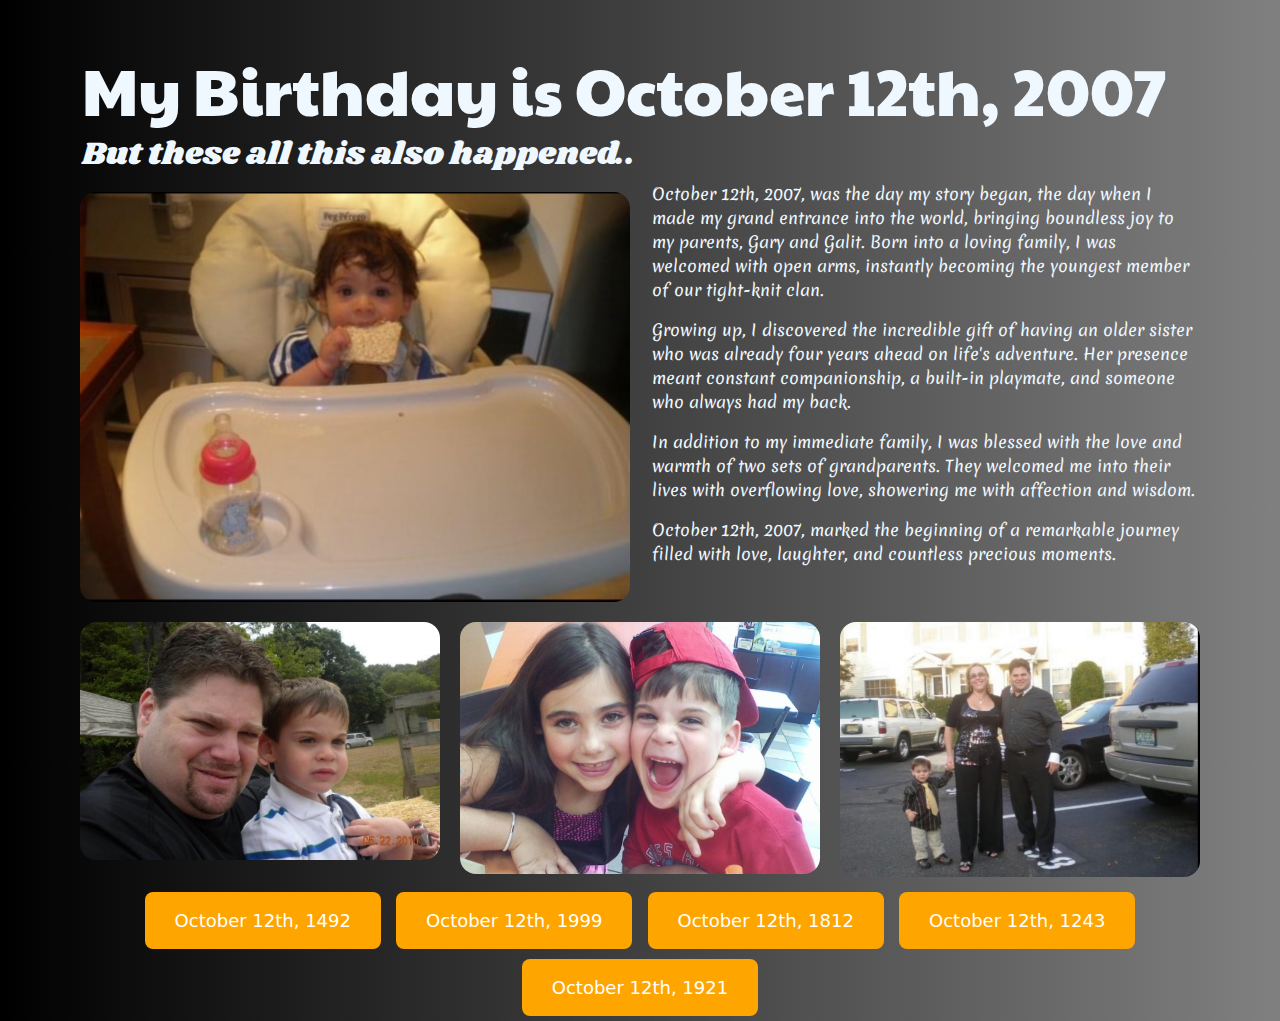
==== index.html @ 4a1b90a1 "2007 page done" ====
<!doctype html>
<html lang="en">

<head>
    <title>Birthday</title>
    <!-- Required meta tags -->
    <meta charset="utf-8" />
    <meta name="viewport" content="width=device-width, initial-scale=1, shrink-to-fit=no" />

    <!-- Bootstrap CSS v5.2.1 -->
    <link href="https://cdn.jsdelivr.net/npm/bootstrap@5.3.2/dist/css/bootstrap.min.css" rel="stylesheet" />
    <link href="style.css" rel="stylesheet" />
    <link rel="preconnect" href="https://fonts.googleapis.com">
    <link rel="preconnect" href="https://fonts.gstatic.com" crossorigin>
    <link href="https://fonts.googleapis.com/css2?family=Paytone+One&display=swap" rel="stylesheet">
    <link rel="preconnect" href="https://fonts.googleapis.com">
    <link rel="preconnect" href="https://fonts.gstatic.com" crossorigin>
    <link href="https://fonts.googleapis.com/css2?family=Merienda:wght@600&display=swap" rel="stylesheet">
    <link rel="preconnect" href="https://fonts.googleapis.com">
    <link rel="preconnect" href="https://fonts.gstatic.com" crossorigin>
    <link href="https://fonts.googleapis.com/css2?family=Shrikhand&display=swap" rel="stylesheet">
</head>


<body>
    <div class="container">

        <h2 class="yeah">My Birthday is October 12th, 2007</h2>
        <h2 class="yea"> But these all this also happened..</h2>
        <div class="row">
            <div class="col-md-6 image-column">
                <img src="IMG_9802.jpg" id="img1" class="img-fluid rounded-4" alt="Placeholder Image">
            </div>
            <div class="col-md-6">
                <p id="paragraph1">
                    October 12th, 2007, was the day my story began, the day when I made my grand entrance into the
                    world, bringing boundless joy to my parents, Gary and Galit. Born into a loving family, I was
                    welcomed with open arms, instantly becoming the youngest member of our tight-knit clan.


                </p>
                <p id="paragraph2">
                    Growing up, I discovered the incredible gift of having an older sister who was already four years
                    ahead on life's adventure. Her presence meant constant companionship, a built-in playmate, and
                    someone who always had my back.


                </p>
                <p id="paragraph3">
                    In addition to my immediate family, I was blessed with the love and warmth of two sets of
                    grandparents. They welcomed me into their lives with overflowing love, showering me with affection
                    and wisdom.


                </p>
                <p id="paragraph4">
                    October 12th, 2007, marked the beginning of a remarkable journey filled with love, laughter, and
                    countless precious moments.

                </p>
            </div>
        </div>
        <div class="row">
            <div class="col-md-4 image-column">
                <img src="IMG_9749.PNG" id="#" class="img-fluid balls rounded-4">
            </div>
            <div class="col-md-4 image-column">
                <img src="IMG_9801.jpg"
                    class="img-fluid balls rounded-4">
            </div>
            <div class="col-md-4 image-column">
                <img src="IMG_9748.PNG"
                    class="img-fluid balls rounded-4">
            </div>
        </div>
    </div>
    <div id="magic8Ball" class="container text-center my-auto">
        <div>
            <button onclick="show1492()" class="btn btn-success">October 12th, 1492</button>
            <button onclick="showEvent('event_1999.html')" class="btn btn-success">October 12th, 1999</button>
            <button onclick="showEvent('event_1812.html')" class="btn btn-success">October 12th, 1812</button>
            <button onclick="showEvent('event_1243.html')" class="btn btn-success">October 12th, 1243</button>
            <button onclick="showEvent('event_1921.html')" class="btn btn-success">October 12th, 1921</button>
        </div>
    </div>

    <script src="https://cdn.jsdelivr.net/npm/@popperjs/core@2.11.8/dist/umd/popper.min.js"></script>
    <script src="https://cdn.jsdelivr.net/npm/bootstrap@5.3.2/dist/js/bootstrap.min.js"></script>

    <script src="script.js"></script>
</body>

</html>
---- style.css ----
body {
    background: linear-gradient(to right, black, grey);
    padding-top: 50px;
}

h1{ 
    font-family: 'Shrikhand', serif;
    color: aliceblue;
    font-size: 120px;
    text-align: center;
    margin-bottom: 30px;

}

.image-column {
    padding: 10px;
}

.yeah{
    font-size: 65px;
    font-family: 'Paytone One', sans-serif;
    color: aliceblue;

}

p{ 
    color: aliceblue; 
    font-family: 'Merienda', cursive;

}

.yea{
    font-family: 'Shrikhand', serif;
    color: aliceblue;
}

.btn-success {
    background-color: orange;
    color: white;
    padding: 15px 30px;
    font-size: 18px;
    border-radius: 8px;
    border: none;
    margin: 5px;
    cursor: pointer;
}

.btn-success:hover {
    opacity: 0.8;
}

.balls{
he: 10px;
}
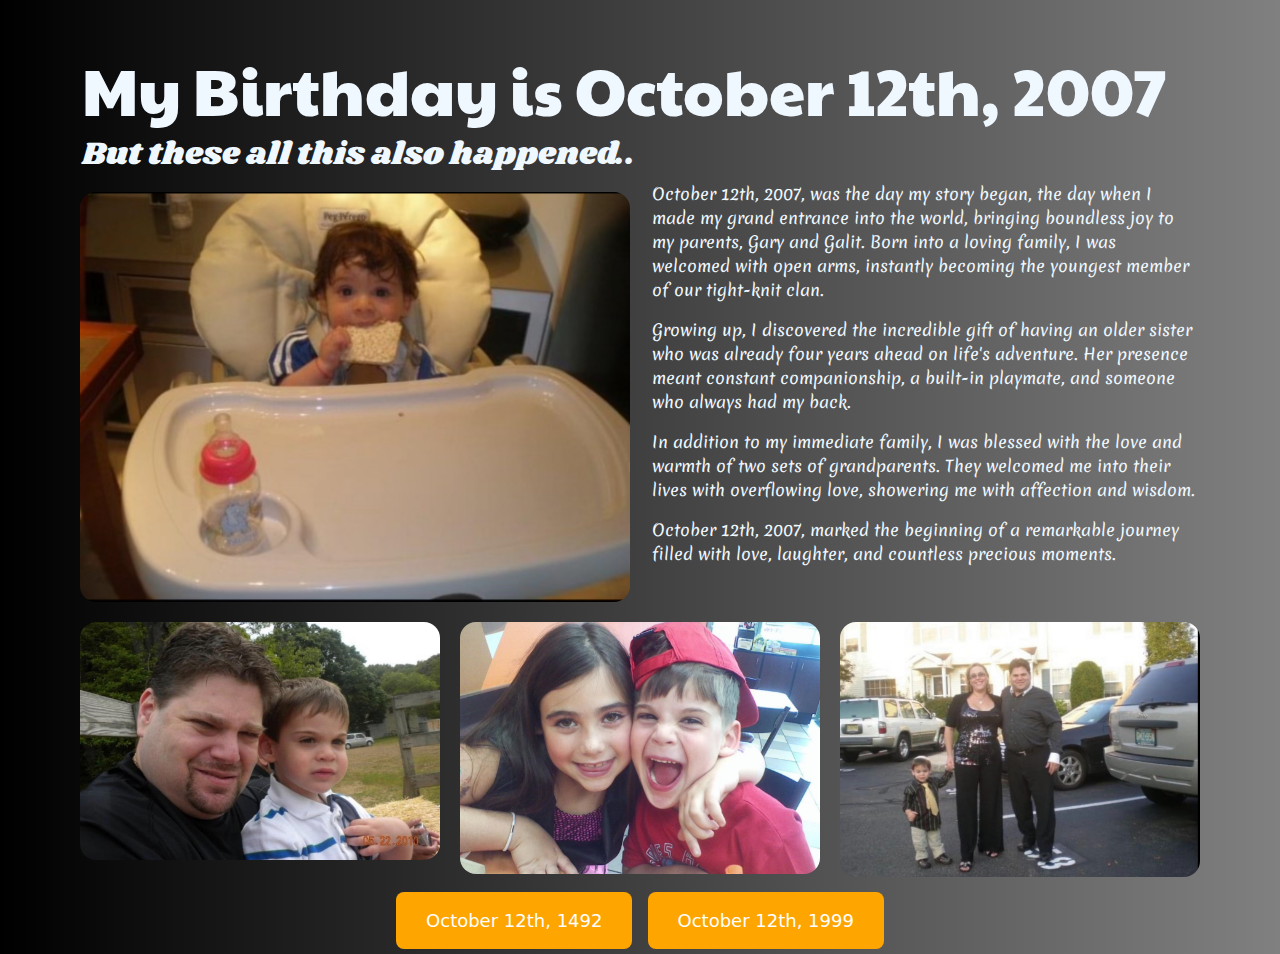
==== commit 525f059b: "wilt page done" ====
--- a/index.html
+++ b/index.html
@@ -29,7 +29,7 @@
         <h2 class="yea"> But these all this also happened..</h2>
         <div class="row">
             <div class="col-md-6 image-column">
-                <img src="IMG_9802.jpg" id="img1" class="img-fluid rounded-4" alt="Placeholder Image">
+                <img src="baby mike/IMG_9802.jpg" id="img1" class="img-fluid rounded-4" alt="Placeholder Image">
             </div>
             <div class="col-md-6">
                 <p id="paragraph1">
@@ -62,25 +62,21 @@
         </div>
         <div class="row">
             <div class="col-md-4 image-column">
-                <img src="IMG_9749.PNG" id="#" class="img-fluid balls rounded-4">
+                <img src="baby mike/IMG_9749.PNG" id="img2" class="img-fluid balls rounded-4">
             </div>
             <div class="col-md-4 image-column">
-                <img src="IMG_9801.jpg"
-                    class="img-fluid balls rounded-4">
+                <img src="baby mike/IMG_9801.jpg" id="img3" class="img-fluid balls rounded-4">
             </div>
             <div class="col-md-4 image-column">
-                <img src="IMG_9748.PNG"
-                    class="img-fluid balls rounded-4">
+                <img src="baby mike/IMG_9748.PNG" id="img4" class="img-fluid balls rounded-4">
             </div>
         </div>
     </div>
     <div id="magic8Ball" class="container text-center my-auto">
         <div>
             <button onclick="show1492()" class="btn btn-success">October 12th, 1492</button>
-            <button onclick="showEvent('event_1999.html')" class="btn btn-success">October 12th, 1999</button>
-            <button onclick="showEvent('event_1812.html')" class="btn btn-success">October 12th, 1812</button>
-            <button onclick="showEvent('event_1243.html')" class="btn btn-success">October 12th, 1243</button>
-            <button onclick="showEvent('event_1921.html')" class="btn btn-success">October 12th, 1921</button>
+            <button onclick="show1999()" class="btn btn-success">October 12th, 1999</button>
+            
         </div>
     </div>
 
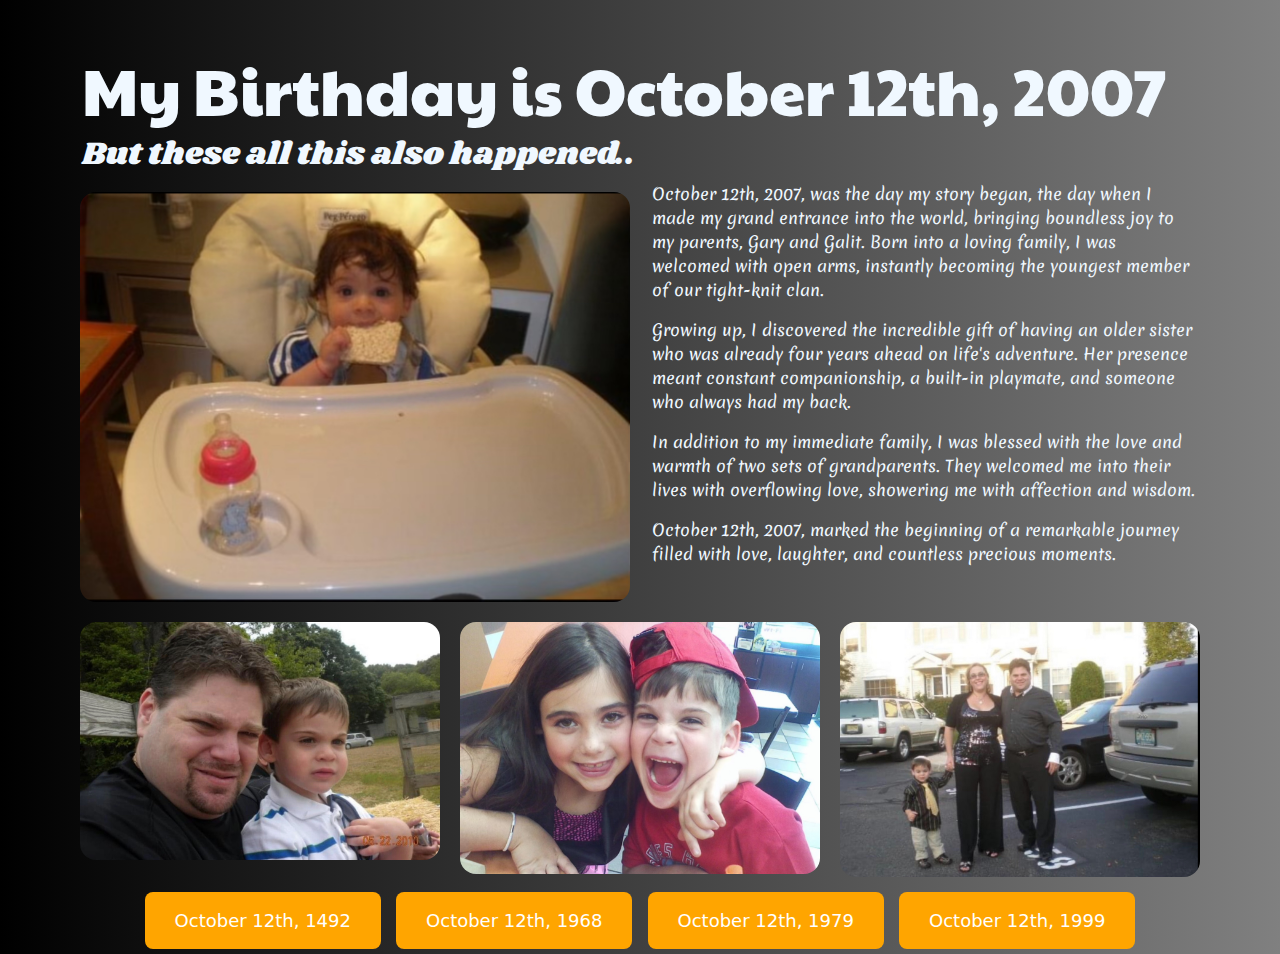
==== commit 3bac2aa9: "magic bird and beatles page done" ====
--- a/index.html
+++ b/index.html
@@ -75,8 +75,10 @@
     <div id="magic8Ball" class="container text-center my-auto">
         <div>
             <button onclick="show1492()" class="btn btn-success">October 12th, 1492</button>
+            <button onclick="show1968()" class="btn btn-success">October 12th, 1968</button>
+            <button onclick="show1979()" class="btn btn-success">October 12th, 1979</button>
             <button onclick="show1999()" class="btn btn-success">October 12th, 1999</button>
-            
+
         </div>
     </div>
 
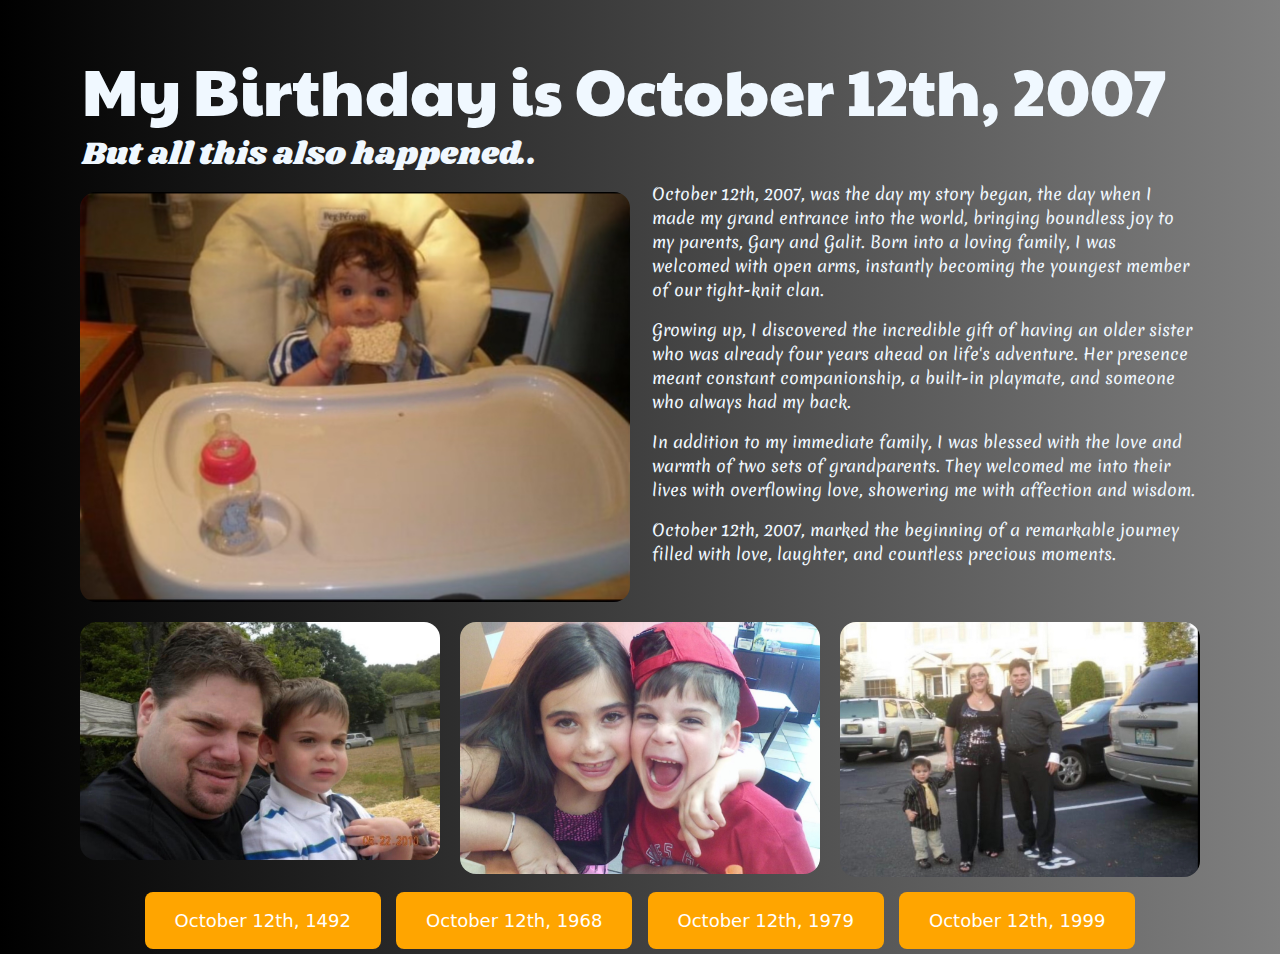
==== commit 3cf46914: "spelling error" ====
--- a/index.html
+++ b/index.html
@@ -26,7 +26,7 @@
     <div class="container">
 
         <h2 class="yeah">My Birthday is October 12th, 2007</h2>
-        <h2 class="yea"> But these all this also happened..</h2>
+        <h2 class="yea"> But all this also happened..</h2>
         <div class="row">
             <div class="col-md-6 image-column">
                 <img src="baby mike/IMG_9802.jpg" id="img1" class="img-fluid rounded-4" alt="Placeholder Image">
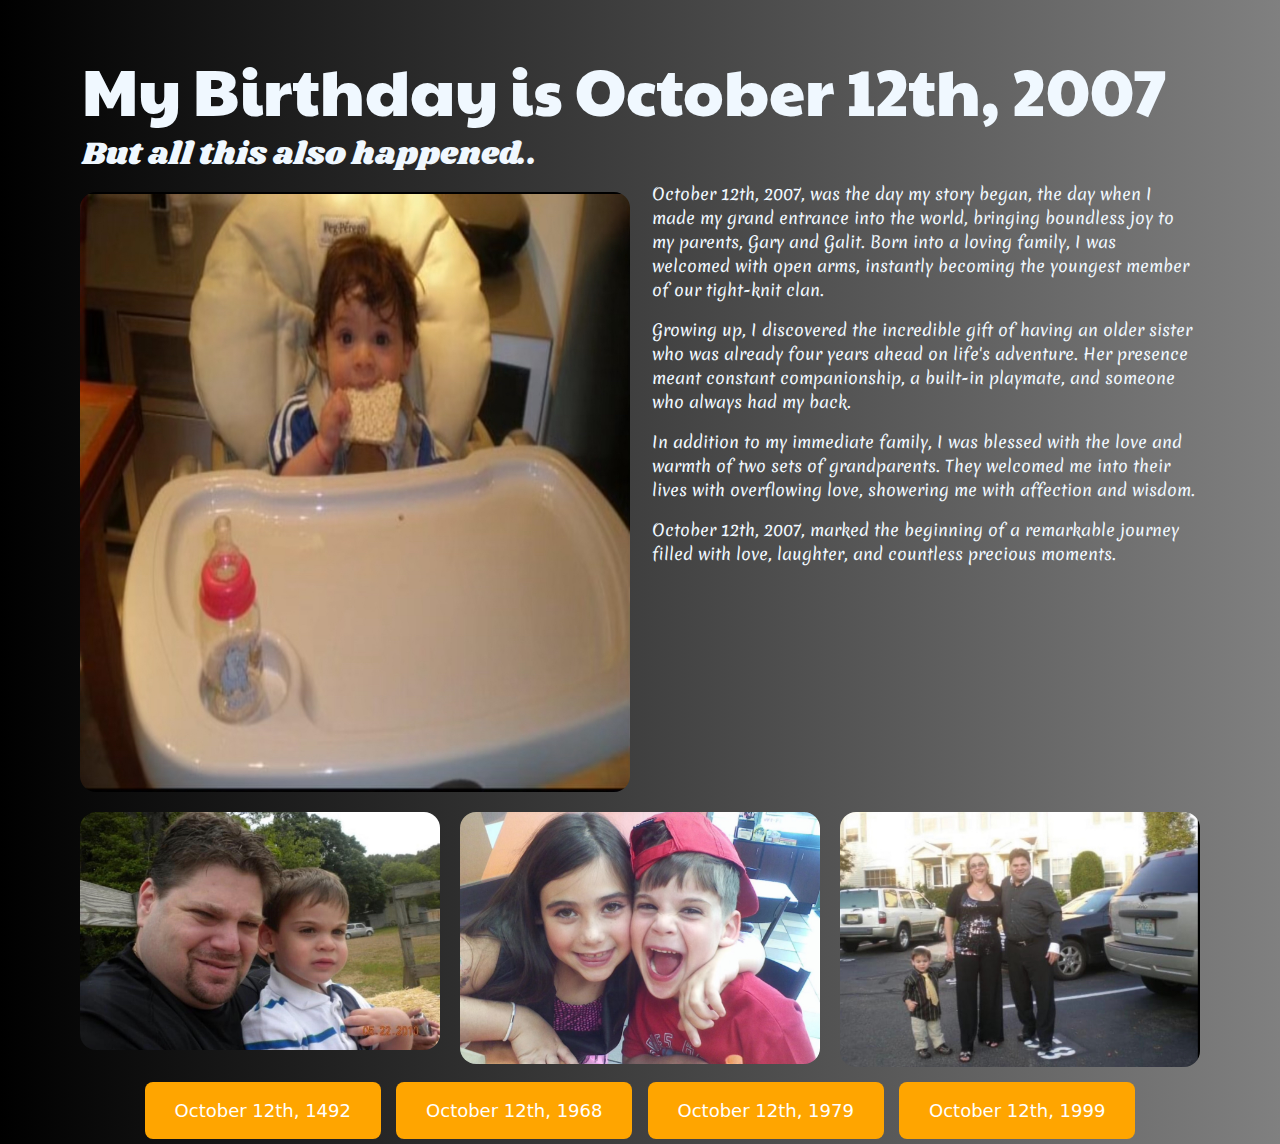
==== commit fdb4fff8: "larry bird page halfway done" ====
--- a/index.html
+++ b/index.html
@@ -29,7 +29,7 @@
         <h2 class="yea"> But all this also happened..</h2>
         <div class="row">
             <div class="col-md-6 image-column">
-                <img src="baby mike/IMG_9802.jpg" id="img1" class="img-fluid rounded-4" alt="Placeholder Image">
+                <img src="baby mike/IMG_9802.jpg" id="img1" class="img-fluid big rounded-4" alt="Placeholder Image">
             </div>
             <div class="col-md-6">
                 <p id="paragraph1">
--- a/style.css
+++ b/style.css
@@ -49,6 +49,8 @@
     opacity: 0.8;
 }
 
-.balls{
-he: 10px;
+
+.big{
+    width: 700px !important;
+    height: 600px !important;
 }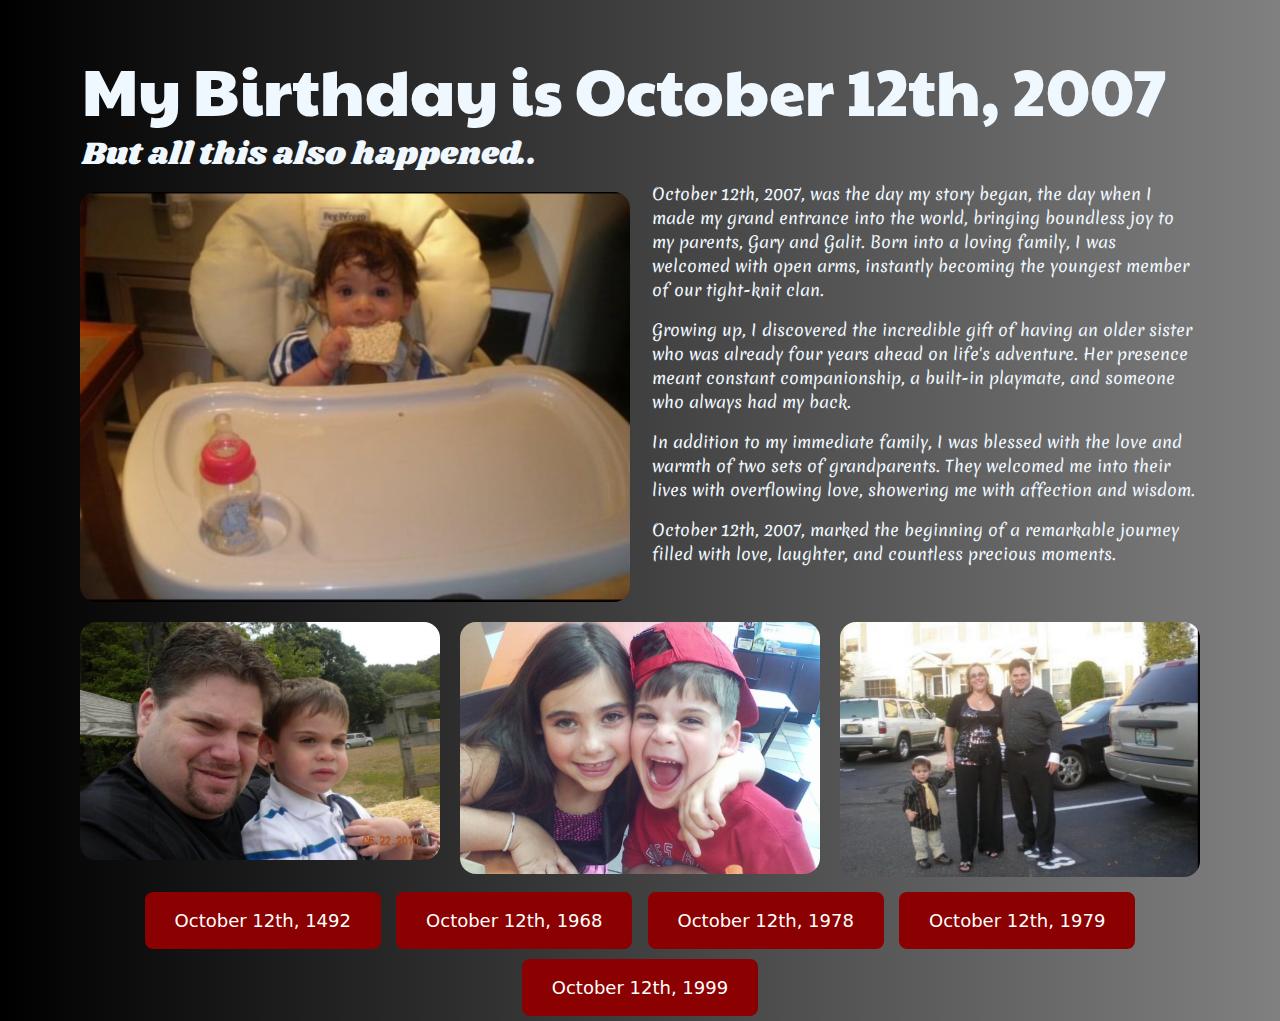
==== commit 4ba4b985: "ion even knwo safety commit" ====
--- a/index.html
+++ b/index.html
@@ -26,7 +26,7 @@
     <div class="container">
 
         <h2 class="yeah">My Birthday is October 12th, 2007</h2>
-        <h2 class="yea"> But all this also happened..</h2>
+        <h2 class="yea" id="sub"> But all this also happened..</h2>
         <div class="row">
             <div class="col-md-6 image-column">
                 <img src="baby mike/IMG_9802.jpg" id="img1" class="img-fluid big rounded-4" alt="Placeholder Image">
@@ -76,6 +76,7 @@
         <div>
             <button onclick="show1492()" class="btn btn-success">October 12th, 1492</button>
             <button onclick="show1968()" class="btn btn-success">October 12th, 1968</button>
+            <button onclick="show1978()" class="btn btn-success">October 12th, 1978</button>
             <button onclick="show1979()" class="btn btn-success">October 12th, 1979</button>
             <button onclick="show1999()" class="btn btn-success">October 12th, 1999</button>
 
--- a/style.css
+++ b/style.css
@@ -35,7 +35,7 @@
 }
 
 .btn-success {
-    background-color: orange;
+    background-color: darkred;
     color: white;
     padding: 15px 30px;
     font-size: 18px;
@@ -49,8 +49,3 @@
     opacity: 0.8;
 }
 
-
-.big{
-    width: 700px !important;
-    height: 600px !important;
-}